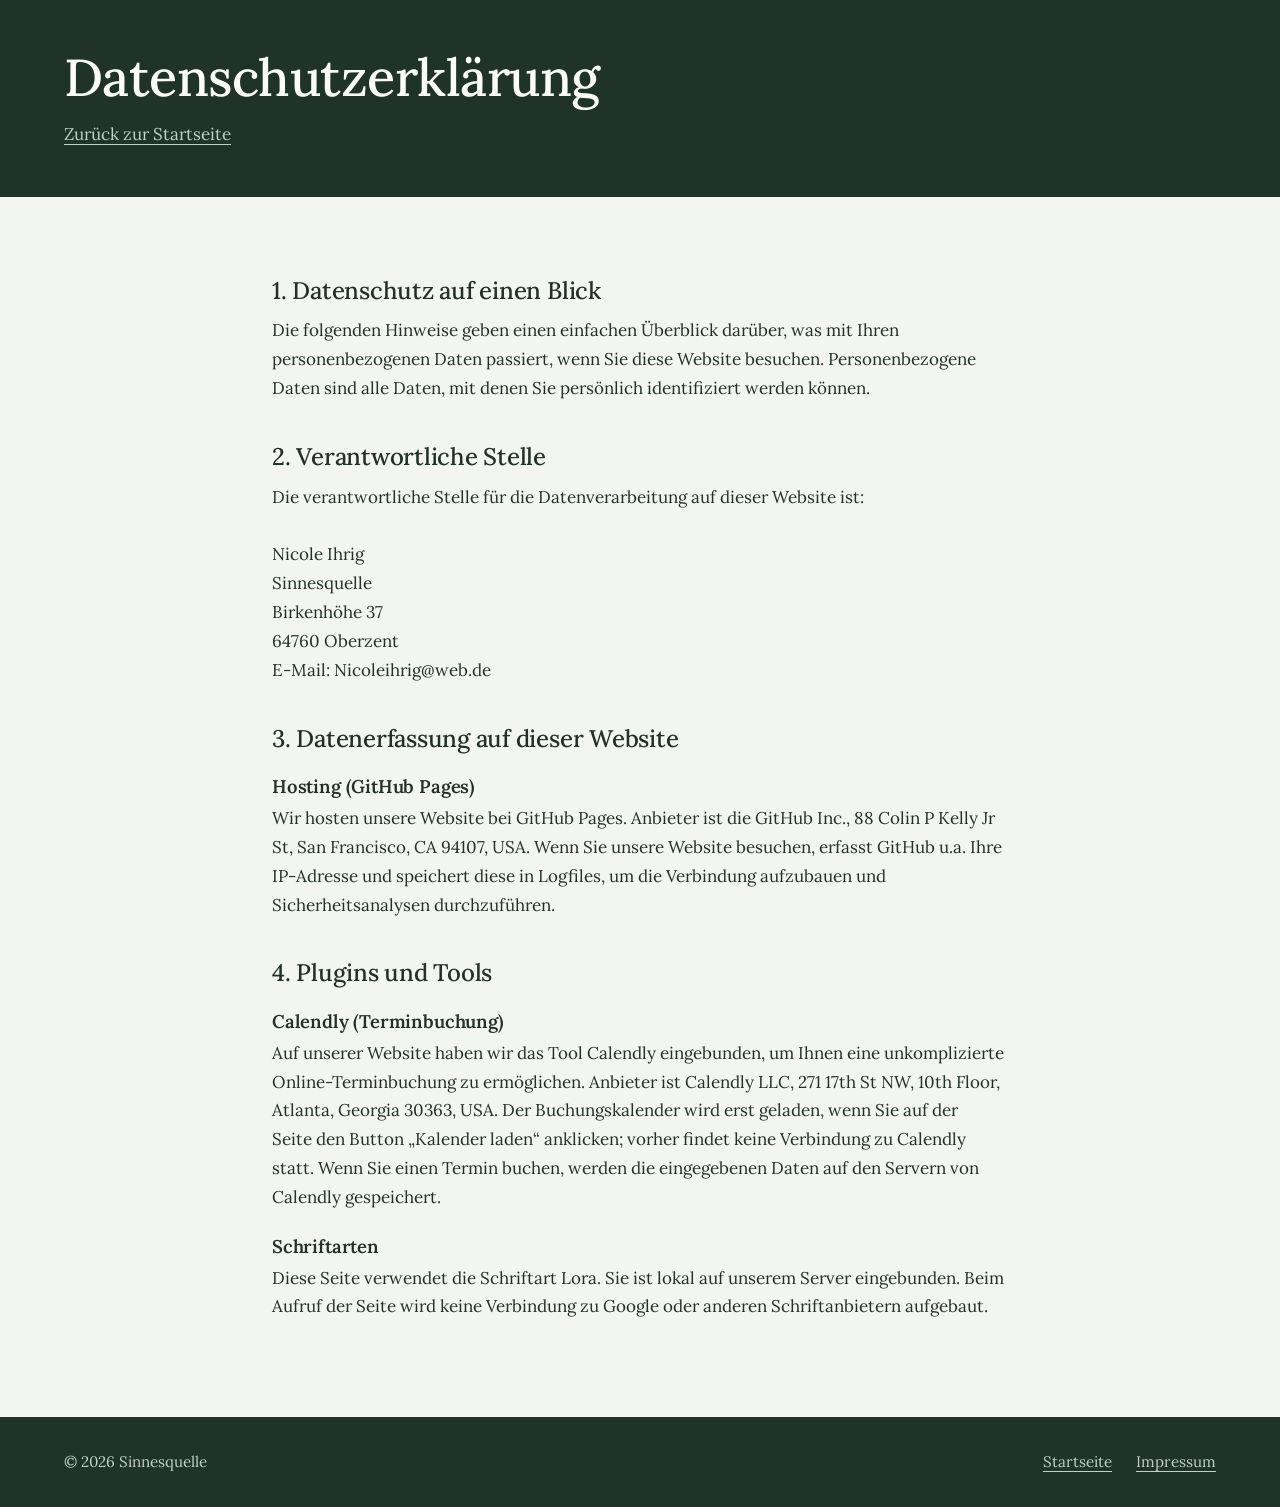
==== datenschutz.html @ 1f55f73d "Website neu aufgebaut: eigenes CSS statt Tailwind-CDN, lokale Schrift, Calendly erst nach Klick, SEO" ====
<!DOCTYPE html>
<html lang="de">
<head>
    <meta charset="UTF-8">
    <meta name="viewport" content="width=device-width, initial-scale=1">
    <title>Datenschutzerklärung – Sinnesquelle</title>
    <meta name="robots" content="noindex">
    <meta name="theme-color" content="#1f3329">
    <link rel="canonical" href="https://sinnesquelle.de/datenschutz.html">
    <link rel="icon" href="favicon.svg" type="image/svg+xml">
    <link rel="preload" href="fonts/lora-var.woff" as="font" type="font/woff" crossorigin>
    <link rel="stylesheet" href="styles.css">
</head>
<body>
    <a class="skip" href="#inhalt">Zum Inhalt springen</a>

    <header class="seitenkopf">
        <div class="wrap">
            <h1>Datenschutzerklärung</h1>
            <a href="index.html">Zurück zur Startseite</a>
        </div>
    </header>

    <main id="inhalt" class="text-seite">
        <div class="wrap">
            <h2>1. Datenschutz auf einen Blick</h2>
            <p>Die folgenden Hinweise geben einen einfachen Überblick darüber, was mit Ihren personenbezogenen Daten passiert, wenn Sie diese Website besuchen. Personenbezogene Daten sind alle Daten, mit denen Sie persönlich identifiziert werden können.</p>

            <h2>2. Verantwortliche Stelle</h2>
            <p>Die verantwortliche Stelle für die Datenverarbeitung auf dieser Website ist:<br><br>Nicole Ihrig<br>Sinnesquelle<br>Birkenhöhe 37<br>64760 Oberzent<br>E-Mail: Nicoleihrig@web.de</p>

            <h2>3. Datenerfassung auf dieser Website</h2>
            <h3>Hosting (GitHub Pages)</h3>
            <p>Wir hosten unsere Website bei GitHub Pages. Anbieter ist die GitHub Inc., 88 Colin P Kelly Jr St, San Francisco, CA 94107, USA. Wenn Sie unsere Website besuchen, erfasst GitHub u.a. Ihre IP-Adresse und speichert diese in Logfiles, um die Verbindung aufzubauen und Sicherheitsanalysen durchzuführen.</p>

            <h2>4. Plugins und Tools</h2>
            <h3>Calendly (Terminbuchung)</h3>
            <p>Auf unserer Website haben wir das Tool Calendly eingebunden, um Ihnen eine unkomplizierte Online-Terminbuchung zu ermöglichen. Anbieter ist Calendly LLC, 271 17th St NW, 10th Floor, Atlanta, Georgia 30363, USA. Der Buchungskalender wird erst geladen, wenn Sie auf der Seite den Button „Kalender laden“ anklicken; vorher findet keine Verbindung zu Calendly statt. Wenn Sie einen Termin buchen, werden die eingegebenen Daten auf den Servern von Calendly gespeichert.</p>

            <h3>Schriftarten</h3>
            <p>Diese Seite verwendet die Schriftart Lora. Sie ist lokal auf unserem Server eingebunden. Beim Aufruf der Seite wird keine Verbindung zu Google oder anderen Schriftanbietern aufgebaut.</p>
        </div>
    </main>

    <footer class="fuss">
        <div class="wrap">
            <p>&copy; 2026 Sinnesquelle</p>
            <ul>
                <li><a href="index.html">Startseite</a></li>
                <li><a href="impressum.html">Impressum</a></li>
            </ul>
        </div>
    </footer>
</body>
</html>
---- styles.css ----
/* Sinnesquelle – gemeinsames Stylesheet
   Schrift: Lora (SIL Open Font License), lokal eingebunden – keine Verbindung zu Google. */

@font-face {
  font-family: "Lora";
  src: url("fonts/lora-var.woff") format("woff");
  font-weight: 400 700;
  font-style: normal;
  font-display: swap;
}
@font-face {
  font-family: "Lora";
  src: url("fonts/lora-italic-var.woff") format("woff");
  font-weight: 400 700;
  font-style: italic;
  font-display: swap;
}

/* ---------- Design-Tokens ---------- */
:root {
  --tanne: #1f3329;        /* tiefes Tannengrün: Header, Hero, Footer */
  --tanne-hell: #2d4739;
  --salbei: #4b6354;       /* Salbei, dunkel genug für Text auf Papier (AA) */
  --salbei-weich: #c9d4cb; /* Linien, Trenner */
  --papier: #f3f5f0;       /* Seitenhintergrund */
  --weiss: #fbfcf9;
  --tinte: #22302a;        /* Fließtext */
  --kerze: #e3a94f;        /* Kerzenlicht: einziger Akzent */
  --kerze-dunkel: #8a5a14; /* Akzent als Text auf hellem Grund (AA) */

  --serif: "Lora", Georgia, "Times New Roman", serif;
  --rand: clamp(1.25rem, 5vw, 3rem);
  --max: 72rem;
}

*, *::before, *::after { box-sizing: border-box; }
html { scroll-behavior: smooth; scroll-padding-top: 5rem; -webkit-text-size-adjust: 100%; }
body {
  margin: 0;
  background: var(--papier);
  color: var(--tinte);
  font-family: var(--serif);
  font-size: 1.0625rem;
  line-height: 1.7;
  font-variant-numeric: lining-nums;
  text-rendering: optimizeLegibility;
}
img { display: block; max-width: 100%; height: auto; }
a { color: inherit; }
h1, h2, h3, p, ul, dl, figure, blockquote { margin: 0; }
ul { padding: 0; list-style: none; }
h1, h2, h3 { font-weight: 500; line-height: 1.15; letter-spacing: -0.01em; text-wrap: balance; }
p { text-wrap: pretty; }

:focus-visible { outline: 3px solid var(--kerze); outline-offset: 3px; border-radius: 2px; }

.skip {
  position: absolute; left: 1rem; top: -4rem; z-index: 100;
  background: var(--kerze); color: var(--tanne); padding: .6rem 1rem; font-weight: 600; text-decoration: none;
}
.skip:focus { top: 1rem; }

.wrap { width: min(100% - 2 * var(--rand), var(--max)); margin-inline: auto; }

/* ---------- Buttons ---------- */
.btn {
  display: inline-flex; align-items: center; justify-content: center;
  min-height: 3rem; padding: .7rem 1.5rem;
  font: inherit; font-weight: 600; font-size: 1rem; line-height: 1.2; text-decoration: none;
  border: 2px solid transparent; border-radius: 999px; cursor: pointer;
  transition: background-color .2s, color .2s, border-color .2s;
}
.btn-kerze { background: var(--kerze); color: var(--tanne); }
.btn-kerze:hover { background: #efba68; }
.btn-linie { border-color: rgba(251, 252, 249, .55); color: var(--weiss); }
.btn-linie:hover { border-color: var(--weiss); background: rgba(251, 252, 249, .08); }
.btn-tanne { background: var(--tanne); color: var(--weiss); }
.btn-tanne:hover { background: var(--tanne-hell); }

/* ---------- Kopfzeile ---------- */
.kopf { background: var(--tanne); color: var(--weiss); position: sticky; top: 0; z-index: 50; }
.kopf .wrap { display: flex; align-items: center; justify-content: space-between; gap: 1rem; min-height: 4rem; }
.marke { font-size: 1.35rem; font-weight: 500; letter-spacing: .01em; text-decoration: none; }
.nav { display: none; gap: 2rem; }
.nav a { text-decoration: none; font-size: .98rem; padding: .4rem 0; border-bottom: 2px solid transparent; }
.nav a:hover { border-bottom-color: var(--kerze); }
.kopf .btn { min-height: 2.5rem; padding: .4rem 1.1rem; font-size: .95rem; }
@media (min-width: 52rem) { .nav { display: flex; } }

/* ---------- Hero ---------- */
.hero { background: var(--tanne); color: var(--weiss); overflow: hidden; }
.hero .wrap { display: grid; gap: 2.5rem; padding-block: 3rem 0; }
.hero-text { display: flex; flex-direction: column; align-items: flex-start; gap: 1.5rem; padding-bottom: 1rem; }
.hero h1 { font-size: clamp(2.6rem, 9vw, 4.75rem); font-weight: 500; }
.hero-lead { font-size: clamp(1.1rem, 2.4vw, 1.3rem); max-width: 30rem; color: #dbe5dd; }
.hero-aktionen { display: flex; flex-wrap: wrap; gap: .8rem; }
.hero-foto { position: relative; align-self: end; justify-self: center; width: min(100%, 26rem); }
.hero-foto::before { /* Kerzenlicht hinter dem Foto */
  content: ""; position: absolute; inset: 8% -18% -10% -18%;
  background: radial-gradient(closest-side, rgba(227, 169, 79, .38), rgba(227, 169, 79, 0));
}
.hero-foto img { position: relative; width: 100%; aspect-ratio: 4 / 5; object-fit: cover; object-position: 50% 30%; border-radius: 12rem 12rem 0 0; }
@media (min-width: 52rem) {
  .hero .wrap { grid-template-columns: 1.15fr .85fr; align-items: center; gap: 3rem; padding-block: 4.5rem 0; }
  .hero-text { padding-bottom: 4.5rem; }
}

/* ---------- Abschnitte ---------- */
.abschnitt { padding-block: clamp(4rem, 9vw, 7rem); }
.abschnitt h2 { font-size: clamp(2rem, 5vw, 3rem); }
.abschnitt-kopf { max-width: 40rem; margin-bottom: clamp(2.5rem, 6vw, 4rem); }
.abschnitt-kopf p { margin-top: 1rem; color: var(--salbei); font-size: 1.1rem; }

/* ---------- Preisliste ---------- */
.gruppe { display: grid; gap: 1.75rem; padding-block: 2.5rem; border-top: 1px solid var(--salbei-weich); }
.gruppe:last-child { border-bottom: 1px solid var(--salbei-weich); }
.gruppe h3 { font-size: clamp(1.5rem, 3.4vw, 2rem); margin-bottom: 1.25rem; }
.gruppe figure img { width: 100%; aspect-ratio: 4 / 3; object-fit: cover; border-radius: 4px; }
.preise { display: grid; gap: .15rem; align-content: start; }
.preise li { display: flex; align-items: baseline; gap: .75rem; padding-block: .55rem; font-size: 1.15rem; }
.preise .name { flex: 0 1 auto; }
.preise .punkte { flex: 1 1 1rem; min-width: 1rem; border-bottom: 2px dotted var(--salbei-weich); transform: translateY(-.25em); }
.preise .preis { font-weight: 600; font-variant-numeric: lining-nums tabular-nums; white-space: nowrap; }
@media (min-width: 52rem) {
  .gruppe { grid-template-columns: 17rem 1fr; gap: 4rem; align-items: start; }
  .gruppe-links { position: sticky; top: 6rem; }
  .preise li { font-size: 1.25rem; padding-block: .7rem; }
}

/* ---------- Über mich ---------- */
.ueber { background: var(--tanne); color: var(--weiss); }
.ueber .wrap { display: grid; gap: 2.5rem; }
.ueber h2 { max-width: 14ch; }
.ueber-text { display: grid; gap: 1.25rem; font-size: 1.2rem; color: #dbe5dd; max-width: 38rem; }
.ueber blockquote { margin-top: .75rem; padding-left: 1.25rem; border-left: 3px solid var(--kerze); font-style: italic; font-size: 1.3rem; color: var(--weiss); }
.ueber cite { display: block; margin-top: .5rem; font-size: .95rem; font-style: normal; color: #b9c8bd; }
@media (min-width: 52rem) { .ueber .wrap { grid-template-columns: 1fr 1.2fr; gap: 5rem; align-items: start; } }

/* ---------- Kontakt & Buchung ---------- */
.kontakt-raster { display: grid; gap: 3rem; }
.kontakt-liste { display: grid; gap: 1.75rem; margin-top: 2rem; }
.kontakt-liste dt { font-size: .98rem; color: var(--salbei); }
.kontakt-liste dd { margin: .1rem 0 0; font-size: 1.25rem; }
.kontakt-liste a { text-underline-offset: 4px; text-decoration-color: var(--kerze); text-decoration-thickness: 2px; }
.kontakt-liste a:hover { color: var(--kerze-dunkel); }
.buchung { background: var(--weiss); border: 1px solid var(--salbei-weich); border-radius: 6px; padding: clamp(1.25rem, 4vw, 2.25rem); }
.buchung h3 { font-size: 1.6rem; margin-bottom: .75rem; }
.buchung p { color: #3b4a42; }
.buchung .btn { margin-top: 1.25rem; }
.buchung .klein { margin-top: 1rem; font-size: .95rem; }
.buchung .klein a { text-underline-offset: 3px; }
.calendly-box { margin-top: 1rem; min-height: 40rem; }
.calendly-box .calendly-inline-widget { width: 100%; min-width: 20rem; height: 52rem; }
@media (min-width: 60rem) { .kontakt-raster { grid-template-columns: .8fr 1.2fr; gap: 5rem; align-items: start; } }

/* ---------- Fußzeile ---------- */
.fuss { background: var(--tanne); color: #c3d0c6; font-size: .95rem; padding-block: 2rem; }
.fuss .wrap { display: flex; flex-wrap: wrap; justify-content: space-between; gap: .75rem 2rem; }
.fuss ul { display: flex; gap: 1.5rem; }
.fuss a { text-underline-offset: 4px; }
.fuss a:hover { color: var(--weiss); }

/* ---------- Unterseiten (Impressum, Datenschutz) ---------- */
.seitenkopf { background: var(--tanne); color: var(--weiss); padding-block: 3rem; }
.seitenkopf h1 { font-size: clamp(2rem, 6vw, 3.25rem); }
.seitenkopf a { display: inline-block; margin-top: .75rem; color: #c3d0c6; text-underline-offset: 4px; }
.seitenkopf a:hover { color: var(--weiss); }
.text-seite { padding-block: clamp(3rem, 7vw, 5rem); }
.text-seite .wrap { max-width: 46rem; }
.text-seite h2 { font-size: 1.5rem; margin: 2.5rem 0 .75rem; }
.text-seite h2:first-child { margin-top: 0; }
.text-seite h3 { font-size: 1.15rem; font-weight: 600; margin: 1.5rem 0 .4rem; }
.text-seite p { margin-bottom: 1rem; }
.text-seite a { text-underline-offset: 3px; }

@media (prefers-reduced-motion: reduce) {
  html { scroll-behavior: auto; }
  *, *::before, *::after { transition: none !important; animation: none !important; }
}
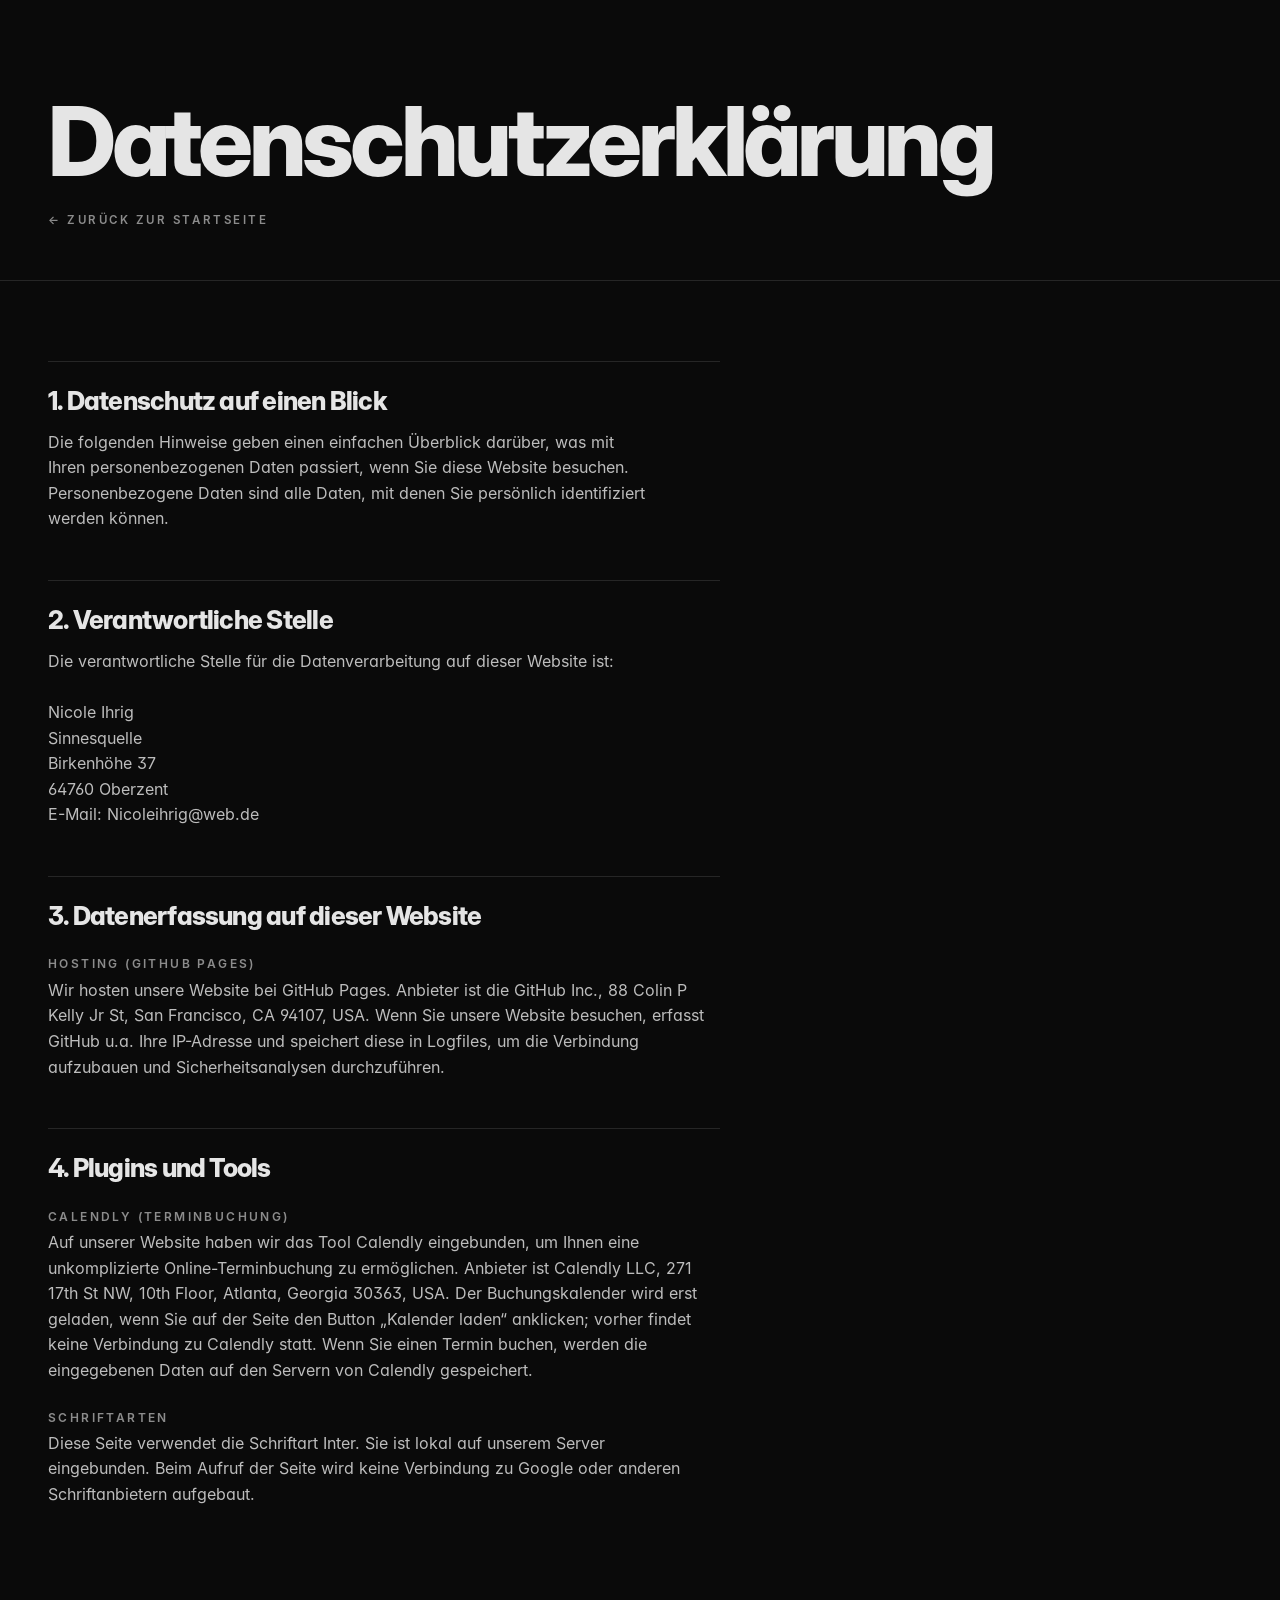
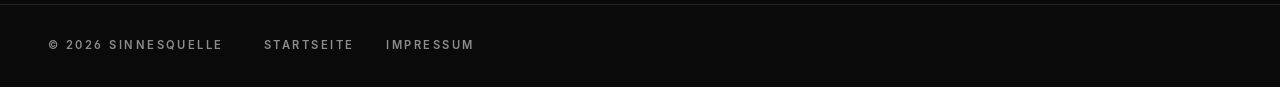
==== commit 49e7d0c1: "Neuausrichtung: Dark Brutalism im Urban-Bathhouse-Stil - Dark Mode: Onyx #0a0a0a, Betongrau #141414," ====
--- a/datenschutz.html
+++ b/datenschutz.html
@@ -5,10 +5,10 @@
     <meta name="viewport" content="width=device-width, initial-scale=1">
     <title>Datenschutzerklärung – Sinnesquelle</title>
     <meta name="robots" content="noindex">
-    <meta name="theme-color" content="#1f3329">
+    <meta name="theme-color" content="#0a0a0a">
     <link rel="canonical" href="https://sinnesquelle.de/datenschutz.html">
     <link rel="icon" href="favicon.svg" type="image/svg+xml">
-    <link rel="preload" href="fonts/lora-var.woff" as="font" type="font/woff" crossorigin>
+    <link rel="preload" href="fonts/interdisplay-800.woff" as="font" type="font/woff" crossorigin>
     <link rel="stylesheet" href="styles.css">
 </head>
 <body>
@@ -38,7 +38,7 @@
             <p>Auf unserer Website haben wir das Tool Calendly eingebunden, um Ihnen eine unkomplizierte Online-Terminbuchung zu ermöglichen. Anbieter ist Calendly LLC, 271 17th St NW, 10th Floor, Atlanta, Georgia 30363, USA. Der Buchungskalender wird erst geladen, wenn Sie auf der Seite den Button „Kalender laden“ anklicken; vorher findet keine Verbindung zu Calendly statt. Wenn Sie einen Termin buchen, werden die eingegebenen Daten auf den Servern von Calendly gespeichert.</p>
 
             <h3>Schriftarten</h3>
-            <p>Diese Seite verwendet die Schriftart Lora. Sie ist lokal auf unserem Server eingebunden. Beim Aufruf der Seite wird keine Verbindung zu Google oder anderen Schriftanbietern aufgebaut.</p>
+            <p>Diese Seite verwendet die Schriftart Inter. Sie ist lokal auf unserem Server eingebunden. Beim Aufruf der Seite wird keine Verbindung zu Google oder anderen Schriftanbietern aufgebaut.</p>
         </div>
     </main>
 
--- a/styles.css
+++ b/styles.css
@@ -1,177 +1,228 @@
-/* Sinnesquelle – gemeinsames Stylesheet
-   Schrift: Lora (SIL Open Font License), lokal eingebunden – keine Verbindung zu Google. */
-
-@font-face {
-  font-family: "Lora";
-  src: url("fonts/lora-var.woff") format("woff");
-  font-weight: 400 700;
-  font-style: normal;
-  font-display: swap;
-}
-@font-face {
-  font-family: "Lora";
-  src: url("fonts/lora-italic-var.woff") format("woff");
-  font-weight: 400 700;
-  font-style: italic;
-  font-display: swap;
-}
-
-/* ---------- Design-Tokens ---------- */
+/* Sinnesquelle – Dark Brutalism
+   Schrift: Inter / Inter Display (SIL Open Font License), lokal eingebunden – keine Verbindung zu Google.
+   Mobile First. Keine Schatten, keine großen Radien, feine Linien als Struktur. */
+
+@font-face { font-family: "Inter"; src: url("fonts/inter-400.woff") format("woff"); font-weight: 400; font-style: normal; font-display: swap; }
+@font-face { font-family: "Inter"; src: url("fonts/inter-500.woff") format("woff"); font-weight: 500; font-style: normal; font-display: swap; }
+@font-face { font-family: "Inter"; src: url("fonts/inter-600.woff") format("woff"); font-weight: 600; font-style: normal; font-display: swap; }
+@font-face { font-family: "Inter Display"; src: url("fonts/interdisplay-700.woff") format("woff"); font-weight: 700; font-style: normal; font-display: swap; }
+@font-face { font-family: "Inter Display"; src: url("fonts/interdisplay-800.woff") format("woff"); font-weight: 800; font-style: normal; font-display: swap; }
+
+/* ---------- Tokens ---------- */
 :root {
-  --tanne: #1f3329;        /* tiefes Tannengrün: Header, Hero, Footer */
-  --tanne-hell: #2d4739;
-  --salbei: #4b6354;       /* Salbei, dunkel genug für Text auf Papier (AA) */
-  --salbei-weich: #c9d4cb; /* Linien, Trenner */
-  --papier: #f3f5f0;       /* Seitenhintergrund */
-  --weiss: #fbfcf9;
-  --tinte: #22302a;        /* Fließtext */
-  --kerze: #e3a94f;        /* Kerzenlicht: einziger Akzent */
-  --kerze-dunkel: #8a5a14; /* Akzent als Text auf hellem Grund (AA) */
-
-  --serif: "Lora", Georgia, "Times New Roman", serif;
-  --rand: clamp(1.25rem, 5vw, 3rem);
-  --max: 72rem;
+  --onyx: #0a0a0a;         /* Primärer Hintergrund */
+  --beton: #141414;        /* Karten, Container */
+  --beton-2: #1a1a1a;
+  --linie: #262626;        /* neutral-800 */
+  --text: #e5e5e5;         /* Primärtext */
+  --text-2: #8c8c8c;       /* Sekundärtext (etwas heller als #737373 für ausreichenden Kontrast) */
+  --text-3: #737373;       /* Meta, nur für große/dekorative Elemente */
+  --amber: #c85a17;        /* Sauna-Amber */
+  --amber-hell: #e06a22;
+
+  --sans: "Inter", system-ui, -apple-system, "Segoe UI", Roboto, Arial, sans-serif;
+  --display: "Inter Display", "Inter", system-ui, -apple-system, "Segoe UI", Roboto, Arial, sans-serif;
+  --rand: clamp(1.25rem, 4vw, 3rem);
+  --kopf-h: 4rem;
 }
 
 *, *::before, *::after { box-sizing: border-box; }
-html { scroll-behavior: smooth; scroll-padding-top: 5rem; -webkit-text-size-adjust: 100%; }
+html { scroll-behavior: smooth; scroll-padding-top: var(--kopf-h); -webkit-text-size-adjust: 100%; background: var(--onyx); }
 body {
-  margin: 0;
-  background: var(--papier);
-  color: var(--tinte);
-  font-family: var(--serif);
-  font-size: 1.0625rem;
-  line-height: 1.7;
-  font-variant-numeric: lining-nums;
-  text-rendering: optimizeLegibility;
+  margin: 0; background: var(--onyx); color: var(--text);
+  font-family: var(--sans); font-size: 1rem; line-height: 1.6;
+  font-feature-settings: "ss01", "cv11";
+  -webkit-font-smoothing: antialiased; -moz-osx-font-smoothing: grayscale;
 }
 img { display: block; max-width: 100%; height: auto; }
 a { color: inherit; }
-h1, h2, h3, p, ul, dl, figure, blockquote { margin: 0; }
+h1, h2, h3, p, ul, dl, dd, figure, blockquote { margin: 0; }
 ul { padding: 0; list-style: none; }
-h1, h2, h3 { font-weight: 500; line-height: 1.15; letter-spacing: -0.01em; text-wrap: balance; }
+h1, h2, h3 { font-family: var(--display); font-weight: 800; letter-spacing: -0.045em; line-height: .95; text-wrap: balance; }
 p { text-wrap: pretty; }
-
-:focus-visible { outline: 3px solid var(--kerze); outline-offset: 3px; border-radius: 2px; }
-
-.skip {
-  position: absolute; left: 1rem; top: -4rem; z-index: 100;
-  background: var(--kerze); color: var(--tanne); padding: .6rem 1rem; font-weight: 600; text-decoration: none;
-}
+::selection { background: var(--amber); color: var(--onyx); }
+:focus-visible { outline: 2px solid var(--amber); outline-offset: 3px; }
+
+.skip { position: absolute; left: 1rem; top: -4rem; z-index: 100; background: var(--amber); color: var(--onyx); padding: .6rem 1rem; font-weight: 600; text-decoration: none; }
 .skip:focus { top: 1rem; }
 
-.wrap { width: min(100% - 2 * var(--rand), var(--max)); margin-inline: auto; }
+.rahmen, .wrap { padding-inline: var(--rand); }
+
+/* ---------- Label (Uppercase, weite Laufweite) ---------- */
+.label {
+  display: flex; align-items: center; gap: .75rem;
+  font-size: .72rem; font-weight: 600; letter-spacing: .22em; text-transform: uppercase; color: var(--text-2);
+}
+.label .nr { color: var(--amber); font-variant-numeric: tabular-nums; }
 
 /* ---------- Buttons ---------- */
 .btn {
-  display: inline-flex; align-items: center; justify-content: center;
-  min-height: 3rem; padding: .7rem 1.5rem;
-  font: inherit; font-weight: 600; font-size: 1rem; line-height: 1.2; text-decoration: none;
-  border: 2px solid transparent; border-radius: 999px; cursor: pointer;
+  display: inline-flex; align-items: center; justify-content: center; gap: .75rem;
+  min-height: 3.25rem; padding: .9rem 1.5rem;
+  font: inherit; font-size: .78rem; font-weight: 600; letter-spacing: .18em; text-transform: uppercase; line-height: 1; text-decoration: none; white-space: nowrap;
+  border: 1px solid transparent; border-radius: 0; cursor: pointer;
   transition: background-color .2s, color .2s, border-color .2s;
 }
-.btn-kerze { background: var(--kerze); color: var(--tanne); }
-.btn-kerze:hover { background: #efba68; }
-.btn-linie { border-color: rgba(251, 252, 249, .55); color: var(--weiss); }
-.btn-linie:hover { border-color: var(--weiss); background: rgba(251, 252, 249, .08); }
-.btn-tanne { background: var(--tanne); color: var(--weiss); }
-.btn-tanne:hover { background: var(--tanne-hell); }
+.btn-amber { background: var(--amber); color: var(--onyx); }
+.btn-amber:hover { background: var(--amber-hell); }
+.btn-linie { border-color: rgba(229, 229, 229, .35); color: var(--text); }
+.btn-linie:hover { border-color: var(--text); }
+.btn-klein { min-height: 2.5rem; padding: .6rem 1rem; font-size: .7rem; }
+.btn-pfeil { font-size: 1rem; letter-spacing: 0; transition: transform .2s; }
+.btn:hover .btn-pfeil { transform: translateX(4px); }
 
 /* ---------- Kopfzeile ---------- */
-.kopf { background: var(--tanne); color: var(--weiss); position: sticky; top: 0; z-index: 50; }
-.kopf .wrap { display: flex; align-items: center; justify-content: space-between; gap: 1rem; min-height: 4rem; }
-.marke { font-size: 1.35rem; font-weight: 500; letter-spacing: .01em; text-decoration: none; }
-.nav { display: none; gap: 2rem; }
-.nav a { text-decoration: none; font-size: .98rem; padding: .4rem 0; border-bottom: 2px solid transparent; }
-.nav a:hover { border-bottom-color: var(--kerze); }
-.kopf .btn { min-height: 2.5rem; padding: .4rem 1.1rem; font-size: .95rem; }
-@media (min-width: 52rem) { .nav { display: flex; } }
+.kopf {
+  position: fixed; inset: 0 0 auto; z-index: 50;
+  background: linear-gradient(rgba(10, 10, 10, .55), rgba(10, 10, 10, 0));
+  transition: background-color .3s, border-color .3s;
+  border-bottom: 1px solid transparent;
+}
+.kopf.gescrollt {
+  background: rgba(10, 10, 10, .78);
+  -webkit-backdrop-filter: blur(14px); backdrop-filter: blur(14px);
+  border-bottom-color: var(--linie);
+}
+.kopf-innen { display: flex; align-items: center; justify-content: space-between; gap: 1rem; min-height: var(--kopf-h); padding-inline: var(--rand); }
+.marke { font-family: var(--display); font-size: .95rem; font-weight: 800; letter-spacing: .2em; text-transform: uppercase; text-decoration: none; }
 
 /* ---------- Hero ---------- */
-.hero { background: var(--tanne); color: var(--weiss); overflow: hidden; }
-.hero .wrap { display: grid; gap: 2.5rem; padding-block: 3rem 0; }
-.hero-text { display: flex; flex-direction: column; align-items: flex-start; gap: 1.5rem; padding-bottom: 1rem; }
-.hero h1 { font-size: clamp(2.6rem, 9vw, 4.75rem); font-weight: 500; }
-.hero-lead { font-size: clamp(1.1rem, 2.4vw, 1.3rem); max-width: 30rem; color: #dbe5dd; }
-.hero-aktionen { display: flex; flex-wrap: wrap; gap: .8rem; }
-.hero-foto { position: relative; align-self: end; justify-self: center; width: min(100%, 26rem); }
-.hero-foto::before { /* Kerzenlicht hinter dem Foto */
-  content: ""; position: absolute; inset: 8% -18% -10% -18%;
-  background: radial-gradient(closest-side, rgba(227, 169, 79, .38), rgba(227, 169, 79, 0));
-}
-.hero-foto img { position: relative; width: 100%; aspect-ratio: 4 / 5; object-fit: cover; object-position: 50% 30%; border-radius: 12rem 12rem 0 0; }
-@media (min-width: 52rem) {
-  .hero .wrap { grid-template-columns: 1.15fr .85fr; align-items: center; gap: 3rem; padding-block: 4.5rem 0; }
-  .hero-text { padding-bottom: 4.5rem; }
-}
-
-/* ---------- Abschnitte ---------- */
-.abschnitt { padding-block: clamp(4rem, 9vw, 7rem); }
-.abschnitt h2 { font-size: clamp(2rem, 5vw, 3rem); }
-.abschnitt-kopf { max-width: 40rem; margin-bottom: clamp(2.5rem, 6vw, 4rem); }
-.abschnitt-kopf p { margin-top: 1rem; color: var(--salbei); font-size: 1.1rem; }
-
-/* ---------- Preisliste ---------- */
-.gruppe { display: grid; gap: 1.75rem; padding-block: 2.5rem; border-top: 1px solid var(--salbei-weich); }
-.gruppe:last-child { border-bottom: 1px solid var(--salbei-weich); }
-.gruppe h3 { font-size: clamp(1.5rem, 3.4vw, 2rem); margin-bottom: 1.25rem; }
-.gruppe figure img { width: 100%; aspect-ratio: 4 / 3; object-fit: cover; border-radius: 4px; }
-.preise { display: grid; gap: .15rem; align-content: start; }
-.preise li { display: flex; align-items: baseline; gap: .75rem; padding-block: .55rem; font-size: 1.15rem; }
-.preise .name { flex: 0 1 auto; }
-.preise .punkte { flex: 1 1 1rem; min-width: 1rem; border-bottom: 2px dotted var(--salbei-weich); transform: translateY(-.25em); }
-.preise .preis { font-weight: 600; font-variant-numeric: lining-nums tabular-nums; white-space: nowrap; }
-@media (min-width: 52rem) {
-  .gruppe { grid-template-columns: 17rem 1fr; gap: 4rem; align-items: start; }
-  .gruppe-links { position: sticky; top: 6rem; }
-  .preise li { font-size: 1.25rem; padding-block: .7rem; }
+.hero {
+  position: relative; isolation: isolate; overflow: hidden;
+  min-height: 100vh; min-height: 100svh;
+  display: flex; flex-direction: column; justify-content: flex-end;
+  border-bottom: 1px solid var(--linie);
+}
+.hero-bild {
+  position: absolute; inset: 0; z-index: -2; width: 100%; height: 100%;
+  object-fit: cover; object-position: 60% 50%;
+  filter: saturate(.85) contrast(1.05) blur(1.5px); transform: scale(1.04);
+}
+.hero-overlay {
+  position: absolute; inset: 0; z-index: -1;
+  background:
+    linear-gradient(180deg, rgba(10, 10, 10, .2) 0%, rgba(10, 10, 10, 0) 30%, rgba(10, 10, 10, .75) 78%, var(--onyx) 100%),
+    rgba(0, 0, 0, .4);
+}
+.hero-inhalt { display: flex; flex-direction: column; align-items: flex-start; gap: 1.5rem; padding-top: calc(var(--kopf-h) + 4rem); padding-bottom: 2.5rem; }
+.hero h1 { font-size: clamp(3.4rem, 15vw, 11.5rem); max-width: 11ch; }
+.hero-lead { font-size: clamp(1.05rem, 2.2vw, 1.35rem); max-width: 32rem; color: var(--text); }
+.hero-aktionen { display: flex; flex-wrap: wrap; gap: .75rem; margin-top: .5rem; }
+
+.hero-meta { display: grid; border-top: 1px solid var(--linie); }
+.hero-meta > div { display: flex; justify-content: space-between; gap: 1rem; padding-block: .9rem; border-bottom: 1px solid var(--linie); }
+.hero-meta > div:last-child { border-bottom: 0; }
+.hero-meta dt { font-size: .7rem; font-weight: 600; letter-spacing: .22em; text-transform: uppercase; color: var(--text-2); align-self: center; }
+.hero-meta dd { font-size: .95rem; font-weight: 500; }
+@media (min-width: 48rem) {
+  .hero-meta { grid-template-columns: repeat(3, 1fr); }
+  .hero-meta > div { flex-direction: column; justify-content: flex-start; gap: .35rem; padding: 1.4rem 1.5rem 1.6rem; border-bottom: 0; border-left: 1px solid var(--linie); }
+  .hero-meta > div:first-child { border-left: 0; padding-left: 0; }
+  .hero-meta dt { align-self: auto; }
+}
+
+/* ---------- Sektionen ---------- */
+.sektion { border-bottom: 1px solid var(--linie); }
+.sektion-kopf { display: grid; gap: 1.5rem; padding-block: clamp(4rem, 10vw, 8rem) clamp(2.5rem, 6vw, 4.5rem); }
+.sektion h2, .ueber h2 { font-size: clamp(2.8rem, 9vw, 7rem); }
+.sektion-intro { margin-top: 1.5rem; max-width: 36rem; color: var(--text-2); font-size: 1.05rem; }
+@media (min-width: 64rem) {
+  .sektion-kopf { grid-template-columns: 1fr 2fr; gap: 3rem; align-items: start; }
+  .sektion-kopf .label { padding-top: 1.1rem; }
+}
+
+/* ---------- Behandlungen ---------- */
+.kategorie { display: grid; border-top: 1px solid var(--linie); }
+.kategorie-kopf { display: flex; flex-direction: column; }
+.kategorie h3 { font-size: clamp(2rem, 6vw, 3.25rem); padding: 2rem var(--rand) 1.5rem; }
+.kategorie-kopf img {
+  width: 100%; aspect-ratio: 16 / 9; object-fit: cover;
+  filter: grayscale(.55) contrast(1.08) brightness(.82);
+  border-block: 1px solid var(--linie);
+}
+.preise { border-top: 0; }
+.preise li {
+  display: grid; grid-template-columns: 1fr auto; gap: .35rem 1.5rem; align-items: baseline;
+  padding: 1.5rem var(--rand); border-bottom: 1px solid var(--linie);
+  transition: background-color .2s;
+}
+.preise li:last-child { border-bottom: 0; }
+.preise li:hover { background: var(--beton); }
+.preise .name { font-family: var(--display); font-size: 1.3rem; font-weight: 700; letter-spacing: -.025em; line-height: 1.2; }
+.preise .beschreibung { margin-top: .4rem; color: var(--text-2); font-size: .95rem; line-height: 1.55; max-width: 34rem; }
+.preise .preis { font-family: var(--display); font-size: 1.3rem; font-weight: 700; letter-spacing: -.02em; font-variant-numeric: tabular-nums; white-space: nowrap; }
+.preise li:hover .preis { color: var(--amber-hell); }
+@media (min-width: 56rem) {
+  .kategorie { grid-template-columns: 1fr 1fr; }
+  .kategorie-kopf { border-right: 1px solid var(--linie); }
+  .kategorie h3 { padding-block: 2.5rem 2rem; }
+  .kategorie-kopf img { margin-top: auto; aspect-ratio: 3 / 2; border-bottom: 0; }
+  .preise li { padding-block: 2rem; }
 }
 
 /* ---------- Über mich ---------- */
-.ueber { background: var(--tanne); color: var(--weiss); }
-.ueber .wrap { display: grid; gap: 2.5rem; }
-.ueber h2 { max-width: 14ch; }
-.ueber-text { display: grid; gap: 1.25rem; font-size: 1.2rem; color: #dbe5dd; max-width: 38rem; }
-.ueber blockquote { margin-top: .75rem; padding-left: 1.25rem; border-left: 3px solid var(--kerze); font-style: italic; font-size: 1.3rem; color: var(--weiss); }
-.ueber cite { display: block; margin-top: .5rem; font-size: .95rem; font-style: normal; color: #b9c8bd; }
-@media (min-width: 52rem) { .ueber .wrap { grid-template-columns: 1fr 1.2fr; gap: 5rem; align-items: start; } }
+.ueber { display: grid; border-bottom: 1px solid var(--linie); }
+.ueber-bild img {
+  width: 100%; height: 100%; aspect-ratio: 4 / 5; object-fit: cover; object-position: 50% 30%;
+  filter: grayscale(1) contrast(1.1) brightness(.9);
+}
+.ueber-text { display: flex; flex-direction: column; gap: 1.4rem; padding: clamp(3rem, 8vw, 6rem) var(--rand); }
+.ueber-text h2 { margin-bottom: .5rem; }
+.ueber-text > p:not(.label) { color: var(--text-2); font-size: 1.05rem; max-width: 34rem; }
+.ueber blockquote {
+  margin-top: 1rem; padding-left: 1.25rem; border-left: 2px solid var(--amber);
+  font-size: 1.15rem; font-weight: 500; line-height: 1.5; color: var(--text); max-width: 34rem;
+}
+.ueber cite { display: block; margin-top: .75rem; font-size: .7rem; font-style: normal; font-weight: 600; letter-spacing: .22em; text-transform: uppercase; color: var(--text-2); }
+@media (min-width: 56rem) {
+  .ueber { grid-template-columns: 1fr 1fr; }
+  .ueber-bild { border-right: 1px solid var(--linie); }
+  .ueber-bild img { aspect-ratio: auto; min-height: 100%; }
+  .ueber-text { justify-content: center; padding-block: 8rem; }
+}
 
 /* ---------- Kontakt & Buchung ---------- */
-.kontakt-raster { display: grid; gap: 3rem; }
-.kontakt-liste { display: grid; gap: 1.75rem; margin-top: 2rem; }
-.kontakt-liste dt { font-size: .98rem; color: var(--salbei); }
-.kontakt-liste dd { margin: .1rem 0 0; font-size: 1.25rem; }
-.kontakt-liste a { text-underline-offset: 4px; text-decoration-color: var(--kerze); text-decoration-thickness: 2px; }
-.kontakt-liste a:hover { color: var(--kerze-dunkel); }
-.buchung { background: var(--weiss); border: 1px solid var(--salbei-weich); border-radius: 6px; padding: clamp(1.25rem, 4vw, 2.25rem); }
-.buchung h3 { font-size: 1.6rem; margin-bottom: .75rem; }
-.buchung p { color: #3b4a42; }
-.buchung .btn { margin-top: 1.25rem; }
-.buchung .klein { margin-top: 1rem; font-size: .95rem; }
-.buchung .klein a { text-underline-offset: 3px; }
-.calendly-box { margin-top: 1rem; min-height: 40rem; }
-.calendly-box .calendly-inline-widget { width: 100%; min-width: 20rem; height: 52rem; }
-@media (min-width: 60rem) { .kontakt-raster { grid-template-columns: .8fr 1.2fr; gap: 5rem; align-items: start; } }
+.kontakt-raster { display: grid; border-top: 1px solid var(--linie); }
+.kontakt-liste > div { display: grid; gap: .35rem; padding: 1.5rem var(--rand); border-bottom: 1px solid var(--linie); }
+.kontakt-liste dt { font-size: .7rem; font-weight: 600; letter-spacing: .22em; text-transform: uppercase; color: var(--text-2); }
+.kontakt-liste dd { font-size: 1.1rem; font-weight: 500; }
+.kontakt-liste a { text-decoration: none; border-bottom: 1px solid var(--linie); transition: border-color .2s, color .2s; }
+.kontakt-liste a:hover { color: var(--amber-hell); border-bottom-color: var(--amber); }
+.buchung { background: var(--beton); padding: clamp(1.75rem, 5vw, 3rem) var(--rand); }
+.buchung h3 { font-size: clamp(1.75rem, 4vw, 2.5rem); margin-bottom: 1.25rem; }
+.buchung p { color: var(--text-2); max-width: 36rem; }
+.buchung p a { color: var(--text); text-underline-offset: 3px; text-decoration-color: var(--amber); }
+.buchung .btn { margin-top: 1.75rem; }
+.buchung .klein { margin-top: 2rem; padding-top: 1.25rem; border-top: 1px solid var(--linie); font-size: .875rem; }
+.calendly-box { margin-top: .5rem; min-height: 40rem; }
+.calendly-box .calendly-inline-widget { width: 100%; min-width: 18rem; height: 52rem; }
+@media (min-width: 64rem) {
+  .kontakt-raster { grid-template-columns: 1fr 2fr; }
+  .kontakt-liste { border-right: 1px solid var(--linie); }
+  .kontakt-liste > div:last-child { border-bottom: 0; }
+  .buchung { padding-inline: 3rem var(--rand); }
+}
 
 /* ---------- Fußzeile ---------- */
-.fuss { background: var(--tanne); color: #c3d0c6; font-size: .95rem; padding-block: 2rem; }
-.fuss .wrap { display: flex; flex-wrap: wrap; justify-content: space-between; gap: .75rem 2rem; }
-.fuss ul { display: flex; gap: 1.5rem; }
-.fuss a { text-underline-offset: 4px; }
-.fuss a:hover { color: var(--weiss); }
+.fuss { font-size: .7rem; font-weight: 600; letter-spacing: .22em; text-transform: uppercase; color: var(--text-2); }
+.fuss-innen, .fuss .wrap { display: flex; flex-wrap: wrap; gap: 1rem 2.5rem; padding-block: 2rem; }
+.fuss ul { display: flex; gap: 2rem; }
+.fuss a { text-decoration: none; transition: color .2s; }
+.fuss a:hover { color: var(--amber-hell); }
 
 /* ---------- Unterseiten (Impressum, Datenschutz) ---------- */
-.seitenkopf { background: var(--tanne); color: var(--weiss); padding-block: 3rem; }
-.seitenkopf h1 { font-size: clamp(2rem, 6vw, 3.25rem); }
-.seitenkopf a { display: inline-block; margin-top: .75rem; color: #c3d0c6; text-underline-offset: 4px; }
-.seitenkopf a:hover { color: var(--weiss); }
-.text-seite { padding-block: clamp(3rem, 7vw, 5rem); }
-.text-seite .wrap { max-width: 46rem; }
-.text-seite h2 { font-size: 1.5rem; margin: 2.5rem 0 .75rem; }
+.seitenkopf { padding-block: calc(var(--kopf-h) + 2rem) 3rem; border-bottom: 1px solid var(--linie); }
+.seitenkopf h1 { font-size: clamp(2.2rem, 9vw, 6rem); hyphens: auto; overflow-wrap: break-word; }
+.seitenkopf a { display: inline-block; margin-top: 1.5rem; font-size: .72rem; font-weight: 600; letter-spacing: .22em; text-transform: uppercase; text-decoration: none; color: var(--text-2); }
+.seitenkopf a::before { content: "← "; }
+.seitenkopf a:hover { color: var(--amber-hell); }
+.text-seite { padding-block: clamp(3rem, 7vw, 5rem); border-bottom: 1px solid var(--linie); }
+.text-seite .wrap { max-width: 48rem; }
+.text-seite h2 { font-size: 1.6rem; letter-spacing: -.03em; line-height: 1.15; margin: 3rem 0 .9rem; padding-top: 1.5rem; border-top: 1px solid var(--linie); }
 .text-seite h2:first-child { margin-top: 0; }
-.text-seite h3 { font-size: 1.15rem; font-weight: 600; margin: 1.5rem 0 .4rem; }
-.text-seite p { margin-bottom: 1rem; }
-.text-seite a { text-underline-offset: 3px; }
+.text-seite h3 { font-family: var(--sans); font-size: .75rem; font-weight: 600; letter-spacing: .2em; text-transform: uppercase; color: var(--text-2); margin: 1.75rem 0 .5rem; }
+.text-seite p { margin-bottom: 1rem; color: #bdbdbd; }
+.text-seite a { text-underline-offset: 3px; text-decoration-color: var(--amber); }
 
 @media (prefers-reduced-motion: reduce) {
   html { scroll-behavior: auto; }
